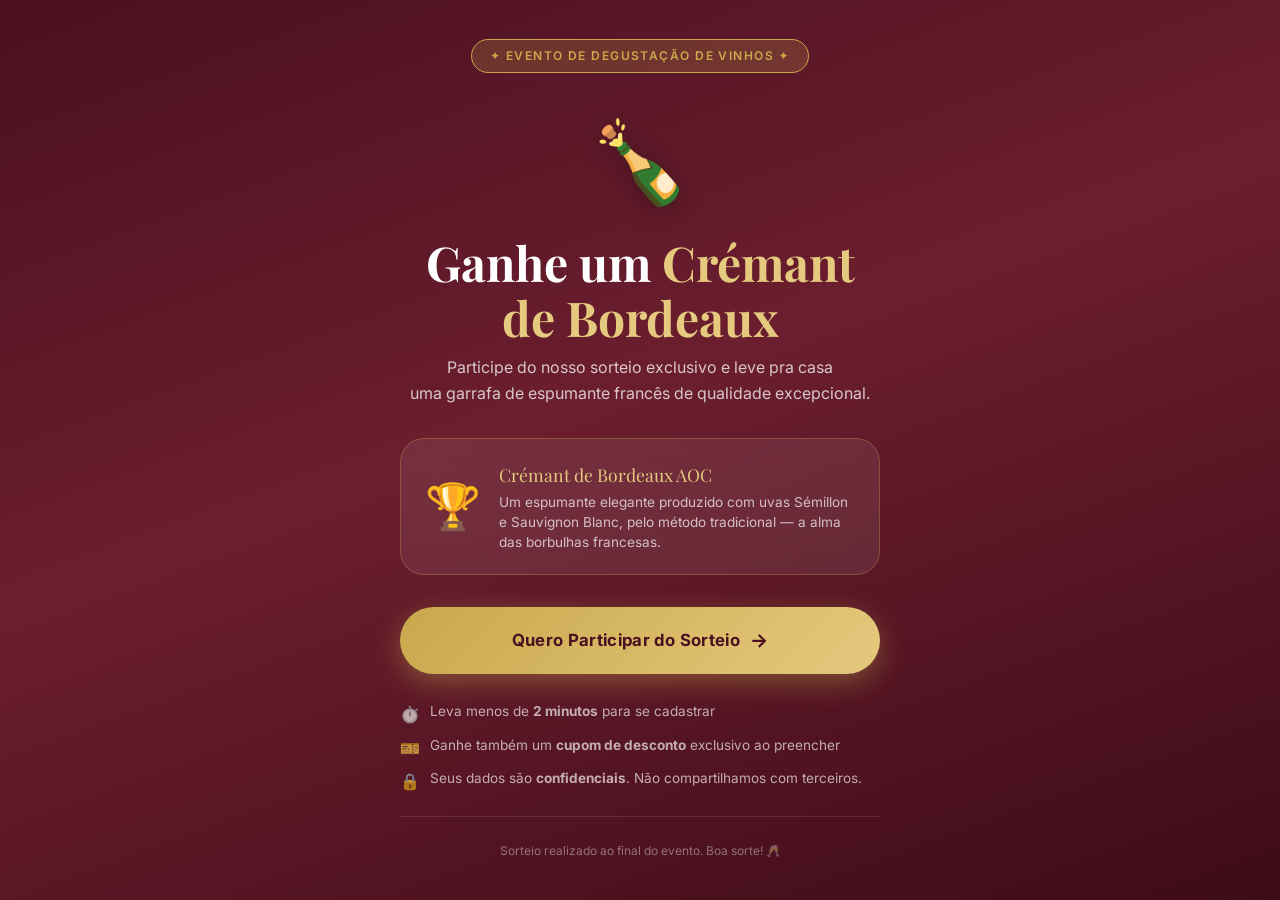
==== index.html @ c20273c0 "upload repo" ====
<!DOCTYPE html>
<html lang="pt-BR">
<head>
  <meta charset="UTF-8">
  <meta name="viewport" content="width=device-width, initial-scale=1.0, maximum-scale=1.0">
  <meta name="theme-color" content="#6B1E2E">
  <meta name="description" content="Participe do sorteio de uma garrafa de Crémant de Bordeaux. Cadastre-se e concorra!">
  <title>Sorteio — Crémant de Bordeaux</title>
  <link rel="stylesheet" href="css/style.css">
  <style>
    body {
      background: linear-gradient(160deg, var(--burgundy-dark) 0%, var(--burgundy) 45%, #3D0B18 100%);
      min-height: 100vh;
      display: flex;
      flex-direction: column;
      align-items: center;
      justify-content: center;
      padding: 32px 16px;
    }

    .hero-wrap {
      width: 100%;
      max-width: 480px;
      text-align: center;
      animation: fadeInUp 0.7s ease forwards;
    }

    .event-badge {
      display: inline-block;
      background: rgba(201,168,76,0.20);
      border: 1px solid var(--gold);
      color: var(--gold);
      font-size: 0.75rem;
      font-weight: 600;
      text-transform: uppercase;
      letter-spacing: 0.12em;
      padding: 6px 18px;
      border-radius: var(--radius-full);
      margin-bottom: 24px;
    }

    .wine-glass-icon {
      font-size: 5rem;
      display: block;
      margin-bottom: 10px;
      animation: float 3s ease-in-out infinite;
      filter: drop-shadow(0 4px 12px rgba(0,0,0,0.3));
    }

    @keyframes float {
      0%, 100% { transform: translateY(0px); }
      50%       { transform: translateY(-10px); }
    }

    .hero-title {
      color: var(--white);
      font-size: clamp(2rem, 6vw, 3rem);
      margin-bottom: 10px;
      line-height: 1.15;
    }

    .hero-title span { color: var(--gold-light); }

    .hero-sub {
      color: rgba(255,255,255,0.75);
      font-size: 1rem;
      margin-bottom: 32px;
      line-height: 1.6;
    }

    .prize-card {
      background: rgba(255,255,255,0.08);
      backdrop-filter: blur(12px);
      -webkit-backdrop-filter: blur(12px);
      border: 1px solid rgba(201,168,76,0.30);
      border-radius: var(--radius-lg);
      padding: 22px 24px;
      margin-bottom: 32px;
      display: flex;
      align-items: center;
      gap: 18px;
      text-align: left;
    }

    .prize-emoji { font-size: 2.8rem; flex-shrink: 0; }

    .prize-info-title {
      color: var(--gold-light);
      font-family: var(--font-heading);
      font-size: 1.1rem;
      margin-bottom: 4px;
    }

    .prize-info-desc {
      color: rgba(255,255,255,0.70);
      font-size: 0.85rem;
      line-height: 1.45;
    }

    .cta-btn {
      display: flex;
      align-items: center;
      justify-content: center;
      gap: 10px;
      width: 100%;
      padding: 18px 32px;
      background: linear-gradient(135deg, var(--gold), var(--gold-light));
      color: var(--burgundy-dark);
      font-family: var(--font-body);
      font-size: 1.05rem;
      font-weight: 700;
      border: none;
      border-radius: var(--radius-full);
      cursor: pointer;
      box-shadow: 0 8px 28px rgba(201,168,76,0.40);
      transition: var(--transition);
      letter-spacing: 0.02em;
      text-decoration: none;
    }

    .cta-btn:hover, .cta-btn:focus {
      transform: translateY(-3px);
      box-shadow: 0 14px 36px rgba(201,168,76,0.55);
      color: var(--burgundy-dark);
    }

    .cta-btn:active { transform: translateY(0); }

    .cta-arrow { font-size: 1.2rem; transition: transform 0.3s; }
    .cta-btn:hover .cta-arrow { transform: translateX(5px); }

    .info-list {
      display: flex;
      flex-direction: column;
      gap: 10px;
      margin-top: 28px;
      text-align: left;
    }

    .info-item {
      display: flex;
      align-items: flex-start;
      gap: 10px;
      color: rgba(255,255,255,0.65);
      font-size: 0.85rem;
      line-height: 1.4;
    }

    .info-item .icon { font-size: 1rem; flex-shrink: 0; margin-top: 1px; }

    .divider-line {
      border: none;
      border-top: 1px solid rgba(255,255,255,0.10);
      margin: 24px 0;
    }

    .footer-note {
      color: rgba(255,255,255,0.4);
      font-size: 0.75rem;
      margin-top: 24px;
    }
  </style>
</head>
<body>
  <div class="hero-wrap">
    <div class="event-badge">✦ Evento de Degustação de Vinhos ✦</div>

    <span class="wine-glass-icon">🍾</span>

    <h1 class="hero-title">
      Ganhe um <span>Crémant<br>de Bordeaux</span>
    </h1>
    <p class="hero-sub">
      Participe do nosso sorteio exclusivo e leve pra casa<br>
      uma garrafa de espumante francês de qualidade excepcional.
    </p>

    <div class="prize-card">
      <div class="prize-emoji">🏆</div>
      <div>
        <div class="prize-info-title">Crémant de Bordeaux AOC</div>
        <div class="prize-info-desc">
          Um espumante elegante produzido com uvas Sémillon e Sauvignon Blanc, pelo método tradicional — a alma das borbulhas francesas.
        </div>
      </div>
    </div>

    <a href="form.html" class="cta-btn">
      Quero Participar do Sorteio
      <span class="cta-arrow">→</span>
    </a>

    <div class="info-list">
      <div class="info-item">
        <span class="icon">⏱️</span>
        <span>Leva menos de <strong>2 minutos</strong> para se cadastrar</span>
      </div>
      <div class="info-item">
        <span class="icon">🎫</span>
        <span>Ganhe também um <strong>cupom de desconto</strong> exclusivo ao preencher</span>
      </div>
      <div class="info-item">
        <span class="icon">🔒</span>
        <span>Seus dados são <strong>confidenciais</strong>. Não compartilhamos com terceiros.</span>
      </div>
    </div>

    <hr class="divider-line">
    <p class="footer-note">Sorteio realizado ao final do evento. Boa sorte! 🥂</p>
  </div>
</body>
</html>
---- css/style.css ----
/* =============================================
   WINE RAFFLE APP — GLOBAL DESIGN SYSTEM
   Paleta: Borgonha, Dourado, Creme, Preto elegante
   Fontes: Playfair Display + Inter
   ============================================= */

@import url('https://fonts.googleapis.com/css2?family=Playfair+Display:wght@400;600;700&family=Inter:wght@300;400;500;600&display=swap');

/* ---------- CSS Variables ---------- */
:root {
  --burgundy: #6B1E2E;
  --burgundy-dark: #4A1020;
  --burgundy-light: #8B2E42;
  --gold: #C9A84C;
  --gold-light: #E5C97E;
  --cream: #F2F2F4;
  --cream-dark: #E4E4E8;
  --white: #FFFFFF;
  --text-dark: #1A1A1A;
  --text-mid: #4A4A4A;
  --text-light: #7A7A7A;
  --error: #D94040;
  --success: #2E7D52;
  --border: #D8C9B0;

  --radius-sm: 8px;
  --radius-md: 14px;
  --radius-lg: 24px;
  --radius-full: 9999px;

  --shadow-sm: 0 2px 8px rgba(107, 30, 46, 0.10);
  --shadow-md: 0 6px 24px rgba(107, 30, 46, 0.16);
  --shadow-lg: 0 16px 48px rgba(107, 30, 46, 0.22);

  --transition: 0.3s cubic-bezier(0.4, 0, 0.2, 1);
  --font-heading: 'Playfair Display', Georgia, serif;
  --font-body: 'Inter', system-ui, sans-serif;
}

/* ---------- Reset & Base ---------- */
*,
*::before,
*::after {
  box-sizing: border-box;
  margin: 0;
  padding: 0;
}

html {
  font-size: 16px;
  scroll-behavior: smooth;
}

body {
  font-family: var(--font-body);
  background: var(--cream);
  color: var(--text-dark);
  min-height: 100vh;
  line-height: 1.6;
  -webkit-font-smoothing: antialiased;
}

img {
  max-width: 100%;
  display: block;
}

a {
  color: var(--gold);
  text-decoration: none;
}

a:hover {
  color: var(--gold-light);
}

/* ---------- Typography ---------- */
h1,
h2,
h3,
h4 {
  font-family: var(--font-heading);
  line-height: 1.2;
  color: var(--burgundy-dark);
}

h1 {
  font-size: clamp(1.8rem, 5vw, 2.8rem);
}

h2 {
  font-size: clamp(1.4rem, 4vw, 2rem);
}

h3 {
  font-size: clamp(1.1rem, 3vw, 1.4rem);
}

/* ---------- Layout Utilities ---------- */
.container {
  width: 100%;
  max-width: 540px;
  margin: 0 auto;
  padding: 0 20px;
}

.text-center {
  text-align: center;
}

/* ---------- Buttons ---------- */
.btn {
  display: inline-flex;
  align-items: center;
  justify-content: center;
  gap: 8px;
  padding: 16px 32px;
  font-family: var(--font-body);
  font-size: 1rem;
  font-weight: 600;
  border-radius: var(--radius-full);
  border: none;
  cursor: pointer;
  transition: var(--transition);
  text-align: center;
  width: 100%;
  letter-spacing: 0.02em;
}

.btn-primary {
  background: linear-gradient(135deg, var(--burgundy), var(--burgundy-dark));
  color: var(--white);
  box-shadow: var(--shadow-md);
}

.btn-primary:hover {
  transform: translateY(-2px);
  box-shadow: var(--shadow-lg);
  background: linear-gradient(135deg, var(--burgundy-light), var(--burgundy));
}

.btn-primary:active {
  transform: translateY(0);
}

.btn-secondary {
  background: transparent;
  color: var(--burgundy);
  border: 2px solid var(--burgundy);
}

.btn-secondary:hover {
  background: var(--burgundy);
  color: var(--white);
}

.btn:disabled {
  opacity: 0.6;
  pointer-events: none;
}

/* ---------- Card ---------- */
.card {
  background: var(--white);
  border-radius: var(--radius-lg);
  box-shadow: var(--shadow-md);
  padding: 28px 24px;
  border: 1px solid var(--border);
}

/* ---------- Form Elements ---------- */
.form-group {
  margin-bottom: 20px;
}

.form-label {
  display: block;
  font-size: 0.875rem;
  font-weight: 600;
  color: var(--text-mid);
  margin-bottom: 7px;
  letter-spacing: 0.01em;
}

.form-label .required {
  color: var(--error);
  margin-left: 3px;
}

.form-control {
  width: 100%;
  padding: 14px 16px;
  font-family: var(--font-body);
  font-size: 1rem;
  color: var(--text-dark);
  background: var(--cream);
  border: 2px solid var(--border);
  border-radius: var(--radius-md);
  transition: var(--transition);
  outline: none;
  appearance: none;
}

.form-control:focus {
  border-color: var(--burgundy);
  background: var(--white);
  box-shadow: 0 0 0 3px rgba(107, 30, 46, 0.12);
}

.form-control.error {
  border-color: var(--error);
  box-shadow: 0 0 0 3px rgba(217, 64, 64, 0.10);
}

.form-control::placeholder {
  color: var(--text-light);
}

.field-error {
  color: var(--error);
  font-size: 0.8rem;
  margin-top: 5px;
  display: none;
}

.field-error.visible {
  display: block;
}

/* ---------- Custom Checkboxes & Radios ---------- */
.choice-group {
  display: flex;
  flex-direction: column;
  gap: 10px;
}

.choice-group.inline {
  flex-direction: row;
  flex-wrap: wrap;
  gap: 8px;
}

.choice-item {
  display: flex;
  align-items: center;
  gap: 10px;
  padding: 12px 16px;
  background: var(--cream);
  border: 2px solid var(--border);
  border-radius: var(--radius-md);
  cursor: pointer;
  transition: var(--transition);
  font-size: 0.95rem;
  color: var(--text-dark);
  user-select: none;
  position: relative;
}

.choice-item:hover {
  border-color: var(--burgundy-light);
  background: var(--cream-dark);
}

.choice-item input[type="checkbox"],
.choice-item input[type="radio"] {
  appearance: none;
  -webkit-appearance: none;
  width: 20px;
  height: 20px;
  min-width: 20px;
  border: 2px solid var(--border);
  border-radius: 6px;
  background: var(--white);
  transition: var(--transition);
  cursor: pointer;
  display: flex;
  align-items: center;
  justify-content: center;
}

.choice-item input[type="radio"] {
  border-radius: 50%;
}

.choice-item input[type="checkbox"]:checked,
.choice-item input[type="radio"]:checked {
  background: var(--burgundy);
  border-color: var(--burgundy);
}

.choice-item input[type="checkbox"]:checked::after {
  content: '✓';
  color: white;
  font-size: 12px;
  font-weight: 700;
  display: flex;
  align-items: center;
  justify-content: center;
  width: 100%;
  height: 100%;
  position: absolute;
  left: 16px;
}

.choice-item input[type="radio"]:checked::after {
  content: '';
  width: 8px;
  height: 8px;
  background: white;
  border-radius: 50%;
  position: absolute;
  left: 22px;
}

.choice-item:has(input:checked) {
  border-color: var(--burgundy);
  background: rgba(107, 30, 46, 0.06);
  color: var(--burgundy-dark);
  font-weight: 500;
}

/* ---------- Step Indicator ---------- */
.steps-indicator {
  display: flex;
  align-items: center;
  justify-content: center;
  gap: 0;
  margin-bottom: 32px;
}

.step-dot {
  width: 32px;
  height: 32px;
  border-radius: 50%;
  background: var(--border);
  color: var(--text-light);
  font-size: 0.8rem;
  font-weight: 700;
  display: flex;
  align-items: center;
  justify-content: center;
  transition: var(--transition);
  position: relative;
  z-index: 1;
}

.step-dot.active {
  background: var(--burgundy);
  color: var(--white);
  box-shadow: 0 0 0 4px rgba(107, 30, 46, 0.20);
  transform: scale(1.1);
}

.step-dot.done {
  background: var(--gold);
  color: var(--white);
}

.step-line {
  flex: 1;
  height: 3px;
  background: var(--border);
  max-width: 60px;
  transition: var(--transition);
}

.step-line.done {
  background: var(--gold);
}

.steps-labels {
  display: flex;
  justify-content: space-between;
  margin-top: 6px;
  padding: 0 4px;
}

.step-label {
  font-size: 0.7rem;
  color: var(--text-light);
  font-weight: 500;
  flex: 1;
  text-align: center;
  transition: var(--transition);
}

.step-label.active {
  color: var(--burgundy);
  font-weight: 600;
}

.step-label.done {
  color: var(--gold);
}

/* ---------- Progress Bar ---------- */
.progress-bar-wrap {
  height: 4px;
  background: var(--border);
  border-radius: var(--radius-full);
  margin-bottom: 28px;
  overflow: hidden;
}

.progress-bar {
  height: 100%;
  background: linear-gradient(90deg, var(--burgundy), var(--gold));
  border-radius: var(--radius-full);
  transition: width 0.5s cubic-bezier(0.4, 0, 0.2, 1);
}

/* ---------- Section Divider ---------- */
.section-divider {
  display: flex;
  align-items: center;
  gap: 12px;
  margin: 24px 0 20px;
}

.section-divider::before,
.section-divider::after {
  content: '';
  flex: 1;
  height: 1px;
  background: var(--border);
}

.section-divider span {
  font-size: 0.75rem;
  font-weight: 600;
  text-transform: uppercase;
  letter-spacing: 0.08em;
  color: var(--text-light);
  white-space: nowrap;
}

/* ---------- Toast / Alert ---------- */
.toast {
  position: fixed;
  top: 20px;
  left: 50%;
  transform: translateX(-50%) translateY(-80px);
  background: var(--text-dark);
  color: var(--white);
  padding: 14px 24px;
  border-radius: var(--radius-full);
  font-size: 0.9rem;
  font-weight: 500;
  z-index: 1000;
  transition: transform 0.4s cubic-bezier(0.34, 1.56, 0.64, 1);
  white-space: nowrap;
  max-width: 90vw;
}

.toast.show {
  transform: translateX(-50%) translateY(0);
}

.toast.error {
  background: var(--error);
}

.toast.success {
  background: var(--success);
}

/* ---------- Ornament / Decoration ---------- */
.ornament {
  color: var(--gold);
  font-size: 1.2rem;
  display: inline-block;
  margin: 0 6px;
}

/* ---------- Loading Spinner ---------- */
.spinner {
  width: 20px;
  height: 20px;
  border: 3px solid rgba(255, 255, 255, 0.3);
  border-top-color: var(--white);
  border-radius: 50%;
  animation: spin 0.8s linear infinite;
}

@keyframes spin {
  to {
    transform: rotate(360deg);
  }
}

/* ---------- Fade/Slide Animations ---------- */
@keyframes fadeInUp {
  from {
    opacity: 0;
    transform: translateY(16px);
  }

  to {
    opacity: 1;
    transform: translateY(0);
  }
}

@keyframes fadeIn {
  from {
    opacity: 0;
  }

  to {
    opacity: 1;
  }
}

.animate-in {
  animation: fadeInUp 0.5s cubic-bezier(0.4, 0, 0.2, 1) forwards;
}

/* ---------- Navigation Buttons ---------- */
.form-nav {
  display: flex;
  gap: 12px;
  margin-top: 28px;
}

.form-nav .btn {
  flex: 1;
}

/* ---------- Highlight Banner ---------- */
.prize-banner {
  background: linear-gradient(135deg, var(--burgundy-dark), var(--burgundy));
  color: var(--white);
  border-radius: var(--radius-md);
  padding: 16px 20px;
  margin-bottom: 20px;
  display: flex;
  align-items: center;
  gap: 14px;
}

.prize-banner .prize-icon {
  font-size: 2rem;
  flex-shrink: 0;
}

.prize-banner .prize-text {
  font-size: 0.9rem;
  line-height: 1.4;
  opacity: 0.95;
}

.prize-banner .prize-title {
  font-family: var(--font-heading);
  font-size: 1.05rem;
  font-weight: 600;
  margin-bottom: 2px;
}

/* ---------- Coupon Box ---------- */
.coupon-box {
  background: linear-gradient(135deg, var(--cream), var(--white));
  border: 3px dashed var(--gold);
  border-radius: var(--radius-md);
  padding: 24px;
  text-align: center;
  margin: 24px 0;
  position: relative;
  overflow: hidden;
}

.coupon-box::before {
  content: '🍾';
  position: absolute;
  font-size: 80px;
  opacity: 0.06;
  right: -16px;
  top: -16px;
}

.coupon-label {
  font-size: 0.8rem;
  font-weight: 600;
  text-transform: uppercase;
  letter-spacing: 0.1em;
  color: var(--text-light);
  margin-bottom: 8px;
}

.coupon-code {
  font-family: 'Courier New', monospace;
  font-size: 2rem;
  font-weight: 700;
  color: var(--burgundy);
  letter-spacing: 0.15em;
  margin: 8px 0;
}

.coupon-desc {
  font-size: 0.85rem;
  color: var(--text-mid);
  line-height: 1.5;
}

/* ---------- Success Badges ---------- */
.success-icon {
  width: 80px;
  height: 80px;
  background: linear-gradient(135deg, var(--success), #3DBA6E);
  border-radius: 50%;
  display: flex;
  align-items: center;
  justify-content: center;
  font-size: 2.4rem;
  margin: 0 auto 20px;
  box-shadow: 0 8px 24px rgba(46, 125, 82, 0.30);
  animation: popIn 0.6s cubic-bezier(0.34, 1.56, 0.64, 1) forwards;
}

@keyframes popIn {
  from {
    opacity: 0;
    transform: scale(0.4);
  }

  to {
    opacity: 1;
    transform: scale(1);
  }
}

/* ---------- Confetti Animation ---------- */
.confetti-piece {
  position: fixed;
  width: 10px;
  height: 10px;
  border-radius: 2px;
  animation: confettiFall linear forwards;
  pointer-events: none;
  z-index: 900;
}

@keyframes confettiFall {
  0% {
    transform: translateY(-20px) rotate(0deg);
    opacity: 1;
  }

  100% {
    transform: translateY(100vh) rotate(720deg);
    opacity: 0;
  }
}

/* ---------- Helper Text ---------- */
.helper-text {
  font-size: 0.8rem;
  color: var(--text-light);
  margin-top: 5px;
  line-height: 1.4;
}

/* ---------- Responsive ---------- */
@media (min-width: 600px) {
  .card {
    padding: 36px 32px;
  }

  .choice-group.inline {
    gap: 10px;
  }
}

@media (max-width: 380px) {
  h1 {
    font-size: 1.6rem;
  }

  .card {
    padding: 22px 18px;
  }

  .coupon-code {
    font-size: 1.6rem;
  }
}

/* ---------- Footer ---------- */
.app-footer {
  text-align: center;
  padding: 20px;
  font-size: 0.75rem;
  color: var(--text-light);
  margin-top: 24px;
}
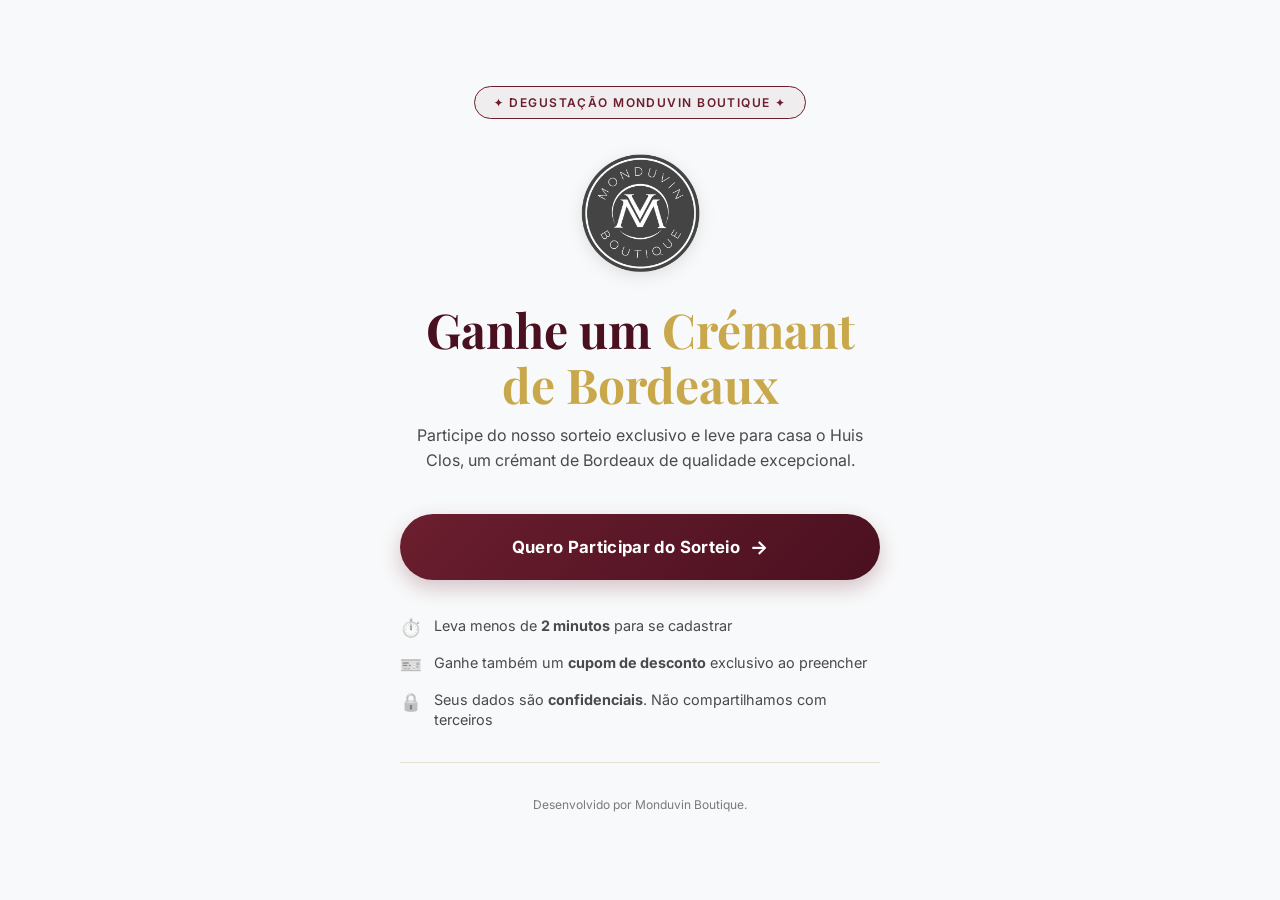
==== commit 7716542e: "ajustes finais" ====
--- a/index.html
+++ b/index.html
@@ -1,15 +1,18 @@
 <!DOCTYPE html>
 <html lang="pt-BR">
+
 <head>
   <meta charset="UTF-8">
   <meta name="viewport" content="width=device-width, initial-scale=1.0, maximum-scale=1.0">
   <meta name="theme-color" content="#6B1E2E">
-  <meta name="description" content="Participe do sorteio de uma garrafa de Crémant de Bordeaux. Cadastre-se e concorra!">
+  <meta name="description"
+    content="Participe do sorteio de uma garrafa de Crémant de Bordeaux. Cadastre-se e concorra!">
   <title>Sorteio — Crémant de Bordeaux</title>
   <link rel="stylesheet" href="css/style.css">
   <style>
     body {
-      background: linear-gradient(160deg, var(--burgundy-dark) 0%, var(--burgundy) 45%, #3D0B18 100%);
+      background: #f8f9fa;
+      /* Light grey/off-white background */
       min-height: 100vh;
       display: flex;
       flex-direction: column;
@@ -27,9 +30,9 @@
 
     .event-badge {
       display: inline-block;
-      background: rgba(201,168,76,0.20);
-      border: 1px solid var(--gold);
-      color: var(--gold);
+      background: rgba(107, 30, 46, 0.05);
+      border: 1px solid var(--burgundy);
+      color: var(--burgundy);
       font-size: 0.75rem;
       font-weight: 600;
       text-transform: uppercase;
@@ -39,62 +42,42 @@
       margin-bottom: 24px;
     }
 
-    .wine-glass-icon {
-      font-size: 5rem;
+    .monduvin-logo {
+      width: 140px;
+      margin: 0 auto 20px;
       display: block;
-      margin-bottom: 10px;
       animation: float 3s ease-in-out infinite;
-      filter: drop-shadow(0 4px 12px rgba(0,0,0,0.3));
+      filter: drop-shadow(0 4px 8px rgba(0, 0, 0, 0.1));
     }
 
     @keyframes float {
-      0%, 100% { transform: translateY(0px); }
-      50%       { transform: translateY(-10px); }
+
+      0%,
+      100% {
+        transform: translateY(0px);
+      }
+
+      50% {
+        transform: translateY(-8px);
+      }
     }
 
     .hero-title {
-      color: var(--white);
+      color: var(--burgundy-dark);
       font-size: clamp(2rem, 6vw, 3rem);
       margin-bottom: 10px;
       line-height: 1.15;
     }
 
-    .hero-title span { color: var(--gold-light); }
+    .hero-title span {
+      color: var(--gold);
+    }
 
     .hero-sub {
-      color: rgba(255,255,255,0.75);
+      color: var(--text-mid);
       font-size: 1rem;
-      margin-bottom: 32px;
+      margin-bottom: 40px;
       line-height: 1.6;
-    }
-
-    .prize-card {
-      background: rgba(255,255,255,0.08);
-      backdrop-filter: blur(12px);
-      -webkit-backdrop-filter: blur(12px);
-      border: 1px solid rgba(201,168,76,0.30);
-      border-radius: var(--radius-lg);
-      padding: 22px 24px;
-      margin-bottom: 32px;
-      display: flex;
-      align-items: center;
-      gap: 18px;
-      text-align: left;
-    }
-
-    .prize-emoji { font-size: 2.8rem; flex-shrink: 0; }
-
-    .prize-info-title {
-      color: var(--gold-light);
-      font-family: var(--font-heading);
-      font-size: 1.1rem;
-      margin-bottom: 4px;
-    }
-
-    .prize-info-desc {
-      color: rgba(255,255,255,0.70);
-      font-size: 0.85rem;
-      line-height: 1.45;
     }
 
     .cta-btn {
@@ -104,86 +87,92 @@
       gap: 10px;
       width: 100%;
       padding: 18px 32px;
-      background: linear-gradient(135deg, var(--gold), var(--gold-light));
-      color: var(--burgundy-dark);
+      background: linear-gradient(135deg, var(--burgundy), var(--burgundy-dark));
+      color: var(--white);
       font-family: var(--font-body);
       font-size: 1.05rem;
       font-weight: 700;
       border: none;
       border-radius: var(--radius-full);
       cursor: pointer;
-      box-shadow: 0 8px 28px rgba(201,168,76,0.40);
+      box-shadow: 0 8px 20px rgba(107, 30, 46, 0.25);
       transition: var(--transition);
       letter-spacing: 0.02em;
       text-decoration: none;
     }
 
-    .cta-btn:hover, .cta-btn:focus {
+    .cta-btn:hover,
+    .cta-btn:focus {
       transform: translateY(-3px);
-      box-shadow: 0 14px 36px rgba(201,168,76,0.55);
-      color: var(--burgundy-dark);
-    }
-
-    .cta-btn:active { transform: translateY(0); }
-
-    .cta-arrow { font-size: 1.2rem; transition: transform 0.3s; }
-    .cta-btn:hover .cta-arrow { transform: translateX(5px); }
+      box-shadow: 0 12px 28px rgba(107, 30, 46, 0.35);
+      color: var(--white);
+    }
+
+    .cta-btn:active {
+      transform: translateY(0);
+    }
+
+    .cta-arrow {
+      font-size: 1.2rem;
+      transition: transform 0.3s;
+    }
+
+    .cta-btn:hover .cta-arrow {
+      transform: translateX(5px);
+    }
 
     .info-list {
       display: flex;
       flex-direction: column;
-      gap: 10px;
-      margin-top: 28px;
+      gap: 12px;
+      margin-top: 36px;
       text-align: left;
     }
 
     .info-item {
       display: flex;
       align-items: flex-start;
-      gap: 10px;
-      color: rgba(255,255,255,0.65);
-      font-size: 0.85rem;
+      gap: 12px;
+      color: var(--text-mid);
+      font-size: 0.9rem;
       line-height: 1.4;
     }
 
-    .info-item .icon { font-size: 1rem; flex-shrink: 0; margin-top: 1px; }
+    .info-item .icon {
+      font-size: 1.1rem;
+      flex-shrink: 0;
+      filter: grayscale(1);
+      opacity: 0.7;
+    }
 
     .divider-line {
       border: none;
-      border-top: 1px solid rgba(255,255,255,0.10);
-      margin: 24px 0;
+      border-top: 1px solid var(--border);
+      margin: 32px 0;
+      opacity: 0.5;
     }
 
     .footer-note {
-      color: rgba(255,255,255,0.4);
+      color: var(--text-light);
       font-size: 0.75rem;
       margin-top: 24px;
     }
   </style>
 </head>
+
 <body>
   <div class="hero-wrap">
-    <div class="event-badge">✦ Evento de Degustação de Vinhos ✦</div>
-
-    <span class="wine-glass-icon">🍾</span>
+    <div class="event-badge">✦ Degustação Monduvin Boutique ✦</div>
+
+    <img src="assets/Logo_monduvin_boutique_reduzido.png" alt="Monduvin Boutique Logo" class="monduvin-logo">
 
     <h1 class="hero-title">
       Ganhe um <span>Crémant<br>de Bordeaux</span>
     </h1>
     <p class="hero-sub">
-      Participe do nosso sorteio exclusivo e leve pra casa<br>
-      uma garrafa de espumante francês de qualidade excepcional.
+      Participe do nosso sorteio exclusivo e leve para casa
+      o Huis Clos, um crémant de Bordeaux de qualidade excepcional.
     </p>
-
-    <div class="prize-card">
-      <div class="prize-emoji">🏆</div>
-      <div>
-        <div class="prize-info-title">Crémant de Bordeaux AOC</div>
-        <div class="prize-info-desc">
-          Um espumante elegante produzido com uvas Sémillon e Sauvignon Blanc, pelo método tradicional — a alma das borbulhas francesas.
-        </div>
-      </div>
-    </div>
 
     <a href="form.html" class="cta-btn">
       Quero Participar do Sorteio
@@ -201,12 +190,13 @@
       </div>
       <div class="info-item">
         <span class="icon">🔒</span>
-        <span>Seus dados são <strong>confidenciais</strong>. Não compartilhamos com terceiros.</span>
+        <span>Seus dados são <strong>confidenciais</strong>. Não compartilhamos com terceiros</span>
       </div>
     </div>
 
     <hr class="divider-line">
-    <p class="footer-note">Sorteio realizado ao final do evento. Boa sorte! 🥂</p>
+    <p class="footer-note">Desenvolvido por Monduvin Boutique.</p>
   </div>
 </body>
-</html>
+
+</html>
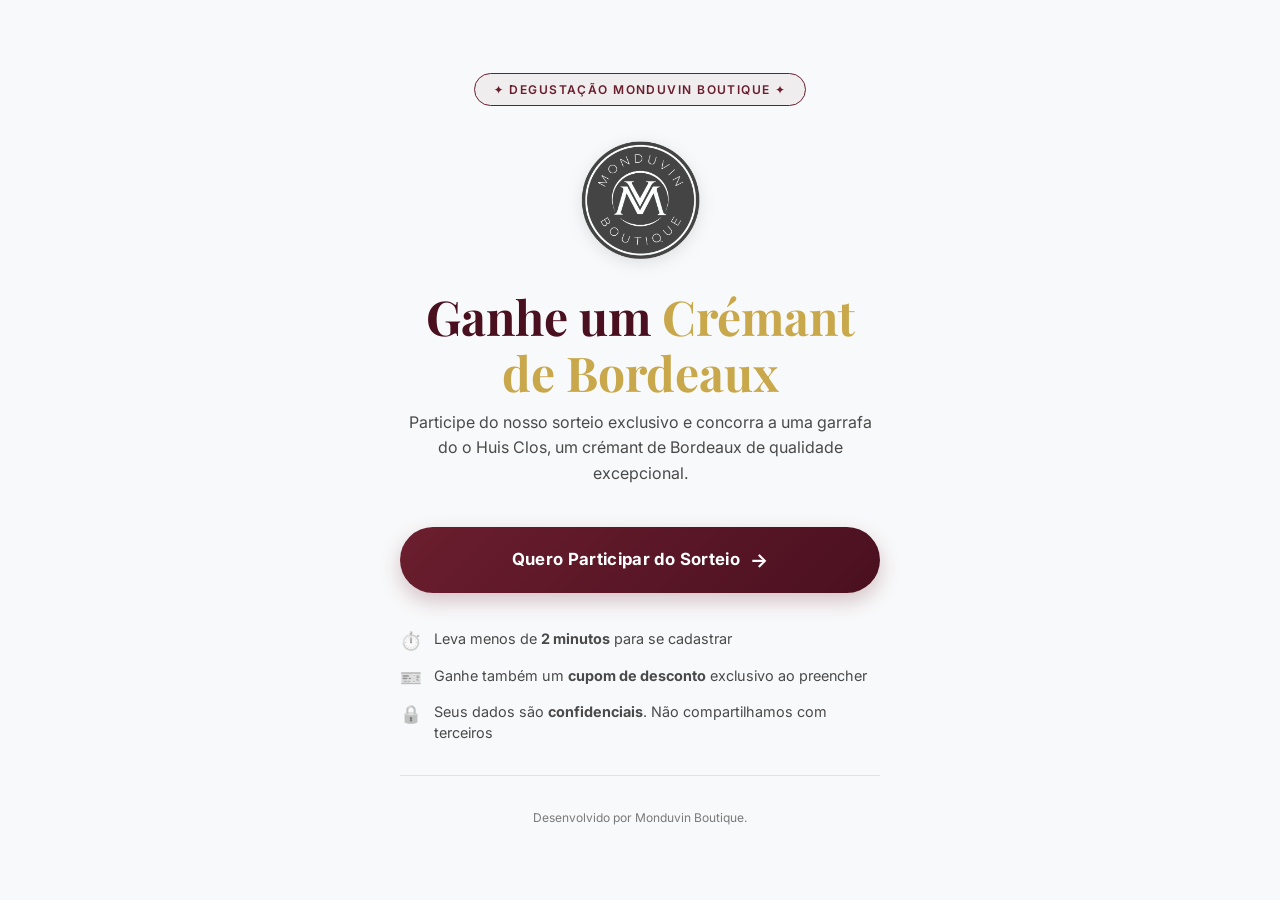
==== commit c917a7ef: "ajustes" ====
--- a/index.html
+++ b/index.html
@@ -170,7 +170,7 @@
       Ganhe um <span>Crémant<br>de Bordeaux</span>
     </h1>
     <p class="hero-sub">
-      Participe do nosso sorteio exclusivo e leve para casa
+      Participe do nosso sorteio exclusivo e concorra a uma garrafa do
       o Huis Clos, um crémant de Bordeaux de qualidade excepcional.
     </p>
 
